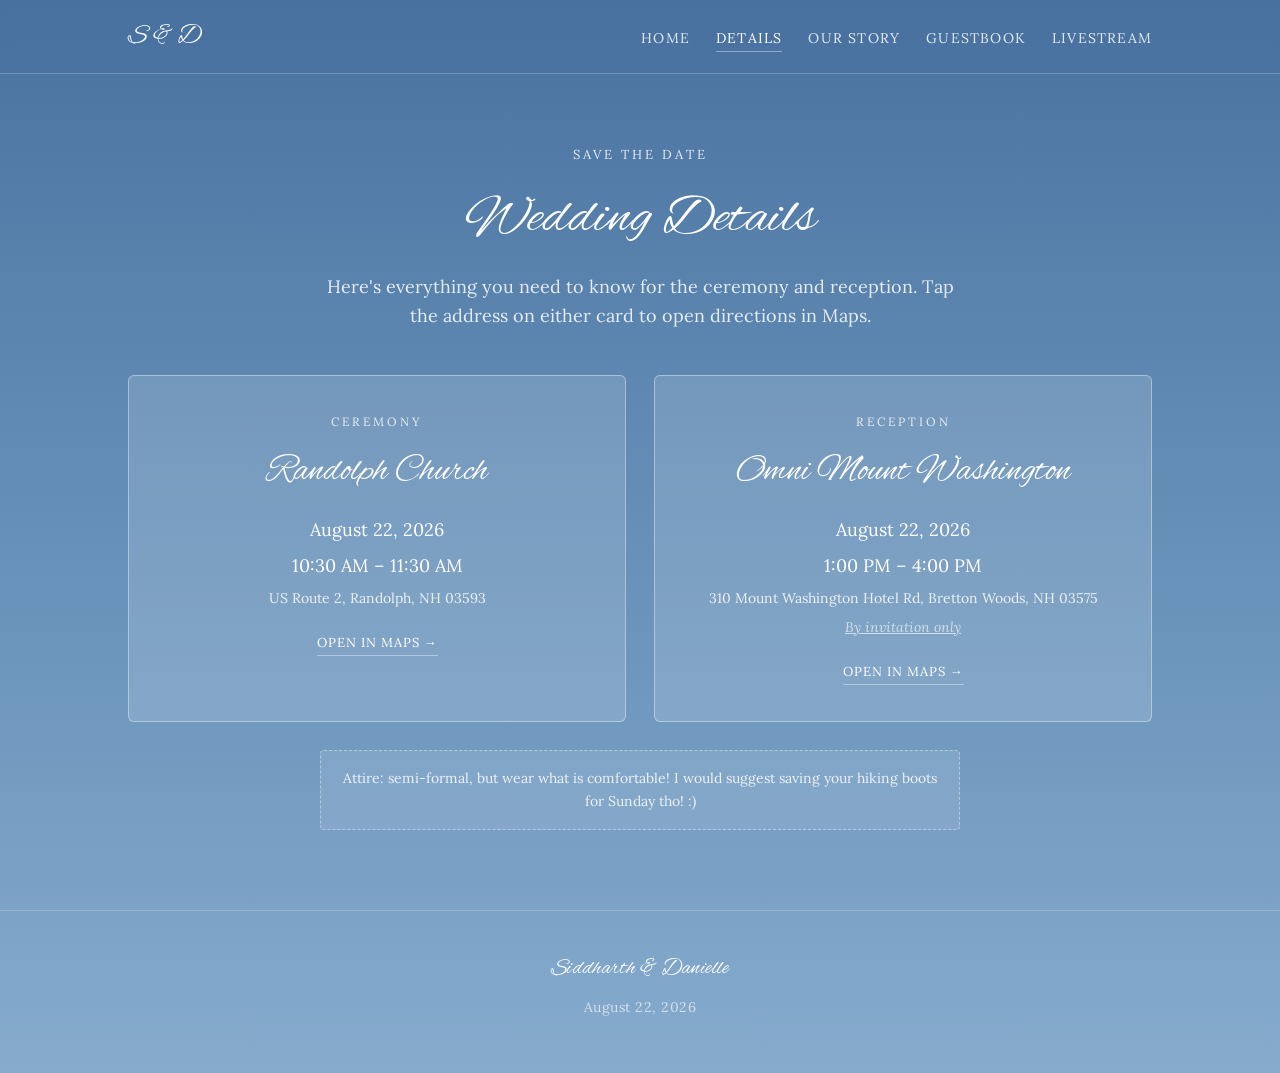
==== details.html @ 91a67a33 "Update details.html" ====
<!DOCTYPE html>
<html lang="en">
<head>
<meta charset="UTF-8">
<meta name="viewport" content="width=device-width, initial-scale=1.0">
<title>Wedding Details</title>
<link rel="stylesheet" href="assets/css/style.css?v=9">
</head>
<body>

<header class="site-header">
  <div class="nav-wrap">
    <a href="index.html" class="brand" data-couple-initials>S &amp; D</a>
    <button class="nav-toggle" aria-label="Toggle navigation">&#9776;</button>
    <ul class="nav-links">
      <li><a href="index.html">Home</a></li>
      <li><a href="details.html">Details</a></li>
      <li><a href="our-story.html">Our Story</a></li>
      <li><a href="guestbook.html">Guestbook</a></li>
      <li><a href="livestream.html">Livestream</a></li>
    </ul>
  </div>
</header>

<section class="section" style="padding-top:70px;">
  <div class="container">
    <div class="section-subtitle">Save the Date</div>
    <h1 class="section-title" style="text-align:center;">Wedding Details</h1>
    <p class="section-lead">
      Here's everything you need to know for the ceremony and reception.
      Tap the address on either card to open directions in Maps.
    </p>

    <div class="event-grid">
      <div class="event-card fade-in">
        <div class="event-kicker">Ceremony</div>
        <h3 class="event-title" data-ceremony-venue>Venue Name</h3>
        <p class="event-detail" data-ceremony-date>Date</p>
        <p class="event-detail" data-ceremony-time>Time</p>
        <p class="event-detail small" data-ceremony-address>Address</p>
        <a class="event-map-link" data-ceremony-maps href="#" target="_blank" rel="noopener">
          Open in Maps &#8594;
        </a>
      </div>

      <div class="event-card fade-in">
        <div class="event-kicker">Reception</div>
        <h3 class="event-title" data-reception-venue>Venue Name</h3>
        <p class="event-detail" data-reception-date>Date</p>
        <p class="event-detail" data-reception-time>Time</p>
        <p class="event-detail small" data-reception-address>Address</p>
        <p class="event-detail small" data-reception-note style="opacity:0.75; margin-top:6px; font-style:italic; text-decoration:underline;"></p>
        <a class="event-map-link" data-reception-maps href="#" target="_blank" rel="noopener">
          Open in Maps &#8594;
        </a>
      </div>
    </div>

    <div class="note-box" data-attire-note>
      <!-- Populated automatically from site-data.js (attireNote) -->
    </div>
  </div>
</section>

<footer class="site-footer">
  <div class="container">
    <div class="brand" data-couple-brand>Partner One &amp; Partner Two</div>
    <div><span data-wedding-date-footer>August 22, 2026</span></div>
  </div>
</footer>

<script src="assets/js/site-data.js?v=6"></script>
<script src="assets/js/main.js?v=8"></script>
</body>
</html>
---- assets/css/style.css ----
/* ============================================================
   Wedding Site — Hydrangea Blue Gradient Theme
   ------------------------------------------------------------
   Soft blue gradient background (deep to light, top to bottom),
   ivory/white text, script font (Alex Brush) for names and card
   titles, clean serif (Lora) for menu, subtext, and body copy.

   Other saved themes:
   - style-theme-forest-gold.css   (original dark green / gold)
   - style-theme-plain-build.css   (flat white/black/Roboto build mode)
   Swap this file's contents with either of those (or change the
   <link> in each HTML page) to switch themes.
   ============================================================ */

@import url('https://fonts.googleapis.com/css2?family=Alex+Brush&family=Lora:ital,wght@0,400;0,500;1,400&display=swap');

:root {
  --bg-top: #4A72A0;
  --bg-mid: #6690B8;
  --bg-bottom: #86ABCD;

  --ink: #FFFFFF;
  --ink-soft: rgba(255, 255, 255, 0.85);
  --ink-faint: rgba(255, 255, 255, 0.65);

  --line: rgba(255, 255, 255, 0.38);
  --line-soft: rgba(255, 255, 255, 0.22);
  --card-bg: rgba(255, 255, 255, 0.14);

  --btn-ink: #3D5F87;

  --font-script: 'Alex Brush', cursive;
  --font-serif: 'Lora', Georgia, serif;
  --font-body: 'Lora', Georgia, serif;

  --max-width: 1080px;
}

* { box-sizing: border-box; }

html { scroll-behavior: smooth; }

html {
  min-height: 100%;
}
body {
  margin: 0;
  min-height: 100vh;
  background: linear-gradient(to bottom, var(--bg-top) 0%, var(--bg-mid) 50%, var(--bg-bottom) 100%);
  background-repeat: no-repeat;
  background-size: 100% 100%;
  color: var(--ink);
  font-family: var(--font-body);
  font-size: 18px;
  line-height: 1.65;
  -webkit-font-smoothing: antialiased;
}

img { max-width: 100%; display: block; }

a { color: var(--ink); text-decoration: none; }
a:hover { color: var(--ink-soft); }

.container {
  max-width: var(--max-width);
  margin: 0 auto;
  padding: 0 28px;
}

/* ---------- Ornamental divider ---------- */
.divider {
  display: flex;
  align-items: center;
  justify-content: center;
  gap: 12px;
  margin: 26px auto;
  color: var(--ink-faint);
  width: 100%;
  max-width: 320px;
}
.divider::before,
.divider::after {
  content: "";
  flex: 1;
  height: 1px;
  background: linear-gradient(90deg, transparent, var(--line), transparent);
}
.divider .mark { font-size: 18px; color: var(--ink); line-height: 1; }

/* ---------- Navigation ---------- */
.site-header {
  position: sticky;
  top: 0;
  z-index: 100;
  background: rgba(74, 114, 160, 0.55);
  backdrop-filter: blur(6px);
  border-bottom: 1px solid var(--line-soft);
}

.nav-wrap {
  max-width: var(--max-width);
  margin: 0 auto;
  padding: 15px 28px;
  display: flex;
  align-items: center;
  justify-content: space-between;
}

.brand {
  font-family: var(--font-script);
  font-size: 26px;
  color: var(--ink);
  letter-spacing: 0.3px;
  white-space: nowrap;
}

.nav-links {
  display: flex;
  gap: 26px;
  list-style: none;
  margin: 0;
  padding: 0;
}

.nav-links a {
  font-family: var(--font-serif);
  font-size: 14px;
  letter-spacing: 1.2px;
  text-transform: uppercase;
  color: var(--ink-soft);
  padding-bottom: 4px;
  border-bottom: 1px solid transparent;
  transition: color 0.2s ease, border-color 0.2s ease;
}

.nav-links a:hover,
.nav-links a.active {
  color: var(--ink);
  border-color: var(--line);
}

.nav-toggle {
  display: none;
  background: transparent;
  border: 1px solid var(--line);
  color: var(--ink);
  font-size: 20px;
  width: 40px;
  height: 40px;
  border-radius: 3px;
  cursor: pointer;
}

@media (max-width: 780px) {
  .nav-toggle { display: block; }
  .nav-links {
    position: absolute;
    top: 100%;
    left: 0;
    right: 0;
    flex-direction: column;
    background: var(--bg-top);
    padding: 18px 28px 24px;
    gap: 16px;
    border-bottom: 1px solid var(--line-soft);
    display: none;
  }
  .nav-links.open { display: flex; }
}

/* ---------- Hero ---------- */
.hero {
  min-height: 56vh;
  display: flex;
  flex-direction: column;
  align-items: center;
  justify-content: center;
  text-align: center;
  padding: 60px 24px 40px;
  position: relative;
}

.hero-eyebrow {
  font-family: var(--font-serif);
  text-transform: uppercase;
  letter-spacing: 4px;
  font-size: 13px;
  color: var(--ink-soft);
  margin-bottom: 16px;
}

.hero-names {
  font-family: var(--font-script);
  font-weight: 400;
  font-size: clamp(44px, 8vw, 72px);
  line-height: 1.15;
  color: var(--ink);
  margin: 0 4px;
  white-space: nowrap;
}

.hero-ampersand {
  font-size: 0.7em;
  color: var(--ink-soft);
}

.hero-date {
  font-family: var(--font-serif);
  text-transform: uppercase;
  font-size: clamp(14px, 2vw, 16px);
  letter-spacing: 2px;
  color: var(--ink);
  margin-top: 18px;
}

.hero-cta {
  margin-top: 34px;
  display: flex;
  gap: 16px;
  flex-wrap: wrap;
  justify-content: center;
}

/* ---------- Buttons ---------- */
.btn {
  display: inline-block;
  font-family: var(--font-serif);
  font-size: 14px;
  letter-spacing: 1.5px;
  text-transform: uppercase;
  padding: 12px 28px;
  border: 1px solid var(--ink);
  border-radius: 2px;
  color: var(--ink);
  background: transparent;
  cursor: pointer;
  transition: all 0.2s ease;
}
.btn:hover {
  background: var(--ink);
  color: var(--btn-ink);
}
.btn-solid {
  background: var(--ink);
  color: var(--btn-ink);
  font-weight: 500;
}
.btn-solid:hover {
  background: rgba(255, 255, 255, 0.85);
  color: var(--btn-ink);
}

/* ---------- Sections ---------- */
.section {
  padding: 80px 0;
  border-top: 1px solid var(--line-soft);
}
.section:first-of-type { border-top: none; }

.section-title {
  font-family: var(--font-script);
  font-weight: 400;
  font-size: clamp(40px, 6vw, 56px);
  color: var(--ink);
  text-align: center;
  margin: 0 0 6px;
}

.section-subtitle {
  text-align: center;
  font-family: var(--font-serif);
  text-transform: uppercase;
  letter-spacing: 3px;
  font-size: 13px;
  color: var(--ink-soft);
  margin-bottom: 8px;
}

.section-lead {
  text-align: center;
  max-width: 640px;
  margin: 0 auto 36px;
  color: var(--ink-soft);
  font-size: 18px;
}

/* ---------- Cards (Ceremony / Reception) ---------- */
.event-grid {
  display: grid;
  grid-template-columns: repeat(2, 1fr);
  gap: 28px;
  margin-top: 44px;
}
@media (max-width: 760px) {
  .event-grid { grid-template-columns: 1fr; }
}

.event-card {
  background: var(--card-bg);
  border: 1px solid var(--line);
  border-radius: 6px;
  padding: 36px 30px;
  text-align: center;
  position: relative;
}
.event-kicker {
  font-family: var(--font-serif);
  text-transform: uppercase;
  letter-spacing: 3px;
  font-size: 12px;
  color: var(--ink-soft);
  margin-bottom: 10px;
}
.event-title {
  font-family: var(--font-script);
  font-weight: 400;
  font-size: 36px;
  color: var(--ink);
  margin: 0 0 14px;
}
.event-detail {
  font-family: var(--font-serif);
  font-size: 18px;
  color: var(--ink);
  margin: 6px 0;
}
.event-detail.small {
  font-size: 14px;
  color: var(--ink-soft);
}
.event-map-link {
  display: inline-flex;
  align-items: center;
  gap: 6px;
  margin-top: 16px;
  font-family: var(--font-serif);
  letter-spacing: 1px;
  text-transform: uppercase;
  font-size: 13px;
  color: var(--ink);
  border-bottom: 1px solid var(--line);
  padding-bottom: 2px;
}

/* ---------- Story timeline ---------- */
.timeline {
  max-width: 760px;
  margin: 46px auto 0;
  position: relative;
  padding-left: 32px;
  border-left: 1px solid var(--line);
}
.timeline-item {
  position: relative;
  padding-bottom: 42px;
}
.timeline-item:last-child { padding-bottom: 0; }
.timeline-item::before {
  content: "";
  position: absolute;
  left: -37px;
  top: 8px;
  width: 10px;
  height: 10px;
  background: var(--ink);
  border-radius: 50%;
}
.timeline-date {
  font-family: var(--font-serif);
  text-transform: uppercase;
  letter-spacing: 2px;
  font-size: 13px;
  color: var(--ink-soft);
  margin-bottom: 6px;
}
.timeline-heading {
  font-family: var(--font-script);
  font-weight: 400;
  font-size: 30px;
  color: var(--ink);
  margin: 0 0 8px;
}
.timeline-text { color: var(--ink-soft); font-size: 17px; white-space: pre-line; }

/* ---------- Photo gallery ---------- */
/* True masonry via CSS columns: each photo keeps its own natural aspect
   ratio (no cropping, no JS sizing), and items stack top-to-bottom within
   a column — this can never overlap, unlike a JS-driven CSS Grid span. */
.gallery-grid {
  column-count: 3;
  column-gap: 14px;
  margin-top: 36px;
}
@media (max-width: 760px) {
  .gallery-grid { column-count: 2; column-gap: 10px; }
}
.gallery-item {
  display: block;
  width: 100%;
  break-inside: avoid;
  -webkit-column-break-inside: avoid;
  margin: 0 0 14px;
  overflow: hidden;
  border-radius: 4px;
  border: 1px solid var(--line);
  cursor: pointer;
  background: var(--card-bg);
  position: relative;
  transition: transform 0.3s ease, box-shadow 0.3s ease, border-color 0.3s ease;
}

.gallery-item img {
  display: block;
  width: 100%;
  height: auto;
  transition: transform 0.45s ease;
}
.gallery-item:hover {
  transform: translateY(-4px);
  box-shadow: 0 14px 26px rgba(0, 0, 0, 0.25);
  border-color: var(--ink-soft);
}
.gallery-item:hover img { transform: scale(1.08); }
.gallery-placeholder {
  width: 100%;
  height: 100%;
  display: flex;
  align-items: center;
  justify-content: center;
  color: var(--ink-faint);
  font-family: var(--font-serif);
  font-size: 13px;
  text-align: center;
  padding: 16px;
}

.lightbox {
  position: fixed;
  inset: 0;
  background: rgba(30, 50, 75, 0.94);
  display: none;
  align-items: center;
  justify-content: center;
  z-index: 200;
  padding: 40px;
}
.lightbox.open { display: flex; }
.lightbox img {
  max-width: 90vw;
  max-height: 85vh;
  border: 1px solid var(--line);
  border-radius: 4px;
}
.lightbox-close {
  position: absolute;
  top: 22px;
  right: 30px;
  color: var(--ink);
  font-size: 32px;
  cursor: pointer;
  background: none;
  border: none;
}

/* ---------- Guestbook ---------- */
.guest-form {
  max-width: 560px;
  margin: 0 auto;
  display: flex;
  flex-direction: column;
  gap: 18px;
}
.field label {
  display: block;
  font-family: var(--font-serif);
  text-transform: uppercase;
  letter-spacing: 1.5px;
  font-size: 12px;
  color: var(--ink-soft);
  margin-bottom: 8px;
}
.field input,
.field textarea {
  width: 100%;
  box-sizing: border-box;
  background: rgba(255, 255, 255, 0.12);
  border: 1px solid var(--line);
  border-radius: 3px;
  padding: 12px 14px;
  color: var(--ink);
  font-family: var(--font-body);
  font-size: 16px;
}
.field input {
  height: 48px;
}
.field textarea {
  height: 384px;   /* 8x the name input's height (48px), per request */
  min-height: 384px;
  max-height: 384px;
  overflow-y: auto;
  resize: none;
}
.field input::placeholder,
.field textarea::placeholder { color: var(--ink-faint); }
.field input:focus,
.field textarea:focus {
  outline: none;
  border-color: var(--ink);
}
.form-status {
  text-align: center;
  font-family: var(--font-serif);
  color: var(--ink);
  min-height: 24px;
}

.guest-wall {
  max-width: 760px;
  margin: 56px auto 0;
  display: grid;
  gap: 18px;
}
.guest-note {
  background: var(--card-bg);
  border: 1px solid var(--line);
  border-left: 3px solid var(--ink);
  border-radius: 4px;
  padding: 20px 24px;
}
.guest-note-name {
  font-family: var(--font-script);
  font-size: 24px;
  color: var(--ink);
  margin-bottom: 4px;
}
.guest-note-date {
  font-size: 12px;
  color: var(--ink-faint);
  margin-bottom: 8px;
  font-family: var(--font-serif);
}
.guest-note-message {
  color: var(--ink);
  font-size: 17px;
  font-style: italic;
}
.wall-empty {
  text-align: center;
  color: var(--ink-faint);
  font-family: var(--font-serif);
  padding: 20px 0;
}

/* ---------- Livestream ---------- */
.countdown {
  display: flex;
  justify-content: center;
  gap: 24px;
  margin: 36px 0 10px;
  flex-wrap: wrap;
}
.countdown-unit { text-align: center; min-width: 78px; }
.countdown-number {
  font-family: var(--font-serif);
  font-weight: 500;
  font-size: 44px;
  color: var(--ink);
  line-height: 1;
}
.countdown-label {
  font-family: var(--font-serif);
  text-transform: uppercase;
  letter-spacing: 1.5px;
  font-size: 12px;
  color: var(--ink-soft);
  margin-top: 8px;
}

.video-frame {
  max-width: 860px;
  margin: 44px auto 0;
  border: 1px solid var(--line);
  border-radius: 6px;
  overflow: hidden;
  background: rgba(255, 255, 255, 0.08);
  aspect-ratio: 16 / 9;
  position: relative;
}
.video-frame iframe {
  width: 100%;
  height: 100%;
  border: 0;
}
.video-frame .video-placeholder {
  position: absolute;
  inset: 0;
  display: flex;
  align-items: center;
  justify-content: center;
  text-align: center;
  color: var(--ink-soft);
  font-family: var(--font-serif);
  padding: 30px;
}
.video-frame .fullscreen-btn {
  position: absolute;
  top: 10px;
  right: 10px;
  width: 38px;
  height: 38px;
  display: flex;
  align-items: center;
  justify-content: center;
  background: rgba(0, 0, 0, 0.45);
  border: 1px solid rgba(255, 255, 255, 0.5);
  border-radius: 4px;
  color: #fff;
  cursor: pointer;
  z-index: 2;
  transition: background 0.2s ease;
}
.video-frame .fullscreen-btn:hover { background: rgba(0, 0, 0, 0.65); }
.video-frame .fullscreen-btn svg { width: 18px; height: 18px; display: block; }
/* In fullscreen, keep the true 16:9 shape and center it in the screen
   (letterboxed on whichever side is wider) instead of stretching to
   fill the raw viewport — this keeps the embedded video centered even
   if the third-party embed itself doesn't fill its container. */
.video-frame:fullscreen {
  max-width: none;
  width: auto;
  height: 100vh;
  aspect-ratio: 16 / 9;
  margin: 0 auto;
  display: flex;
  align-items: center;
  justify-content: center;
  background: #000;
}
.video-frame:-webkit-full-screen {
  max-width: none;
  width: auto;
  height: 100vh;
  aspect-ratio: 16 / 9;
  margin: 0 auto;
  background: #000;
}
@media (max-aspect-ratio: 16/9) {
  .video-frame:fullscreen,
  .video-frame:-webkit-full-screen {
    height: auto;
    width: 100vw;
  }
}

/* ---------- Footer ---------- */
.site-footer {
  border-top: 1px solid var(--line-soft);
  padding: 40px 0 54px;
  text-align: center;
  color: var(--ink-faint);
  font-family: var(--font-serif);
  font-size: 14px;
  letter-spacing: 0.5px;
}
.site-footer .brand {
  font-size: 22px;
  margin-bottom: 8px;
  display: inline-block;
}

/* ---------- Utility ---------- */
.fade-in {
  opacity: 0;
  transform: translateY(14px);
  transition: opacity 0.7s ease, transform 0.7s ease;
}
.fade-in.visible {
  opacity: 1;
  transform: translateY(0);
}

.note-box {
  max-width: 640px;
  margin: 28px auto 0;
  background: rgba(255, 255, 255, 0.1);
  border: 1px dashed var(--line);
  border-radius: 4px;
  padding: 16px 20px;
  font-size: 14px;
  color: var(--ink-soft);
  text-align: center;
}
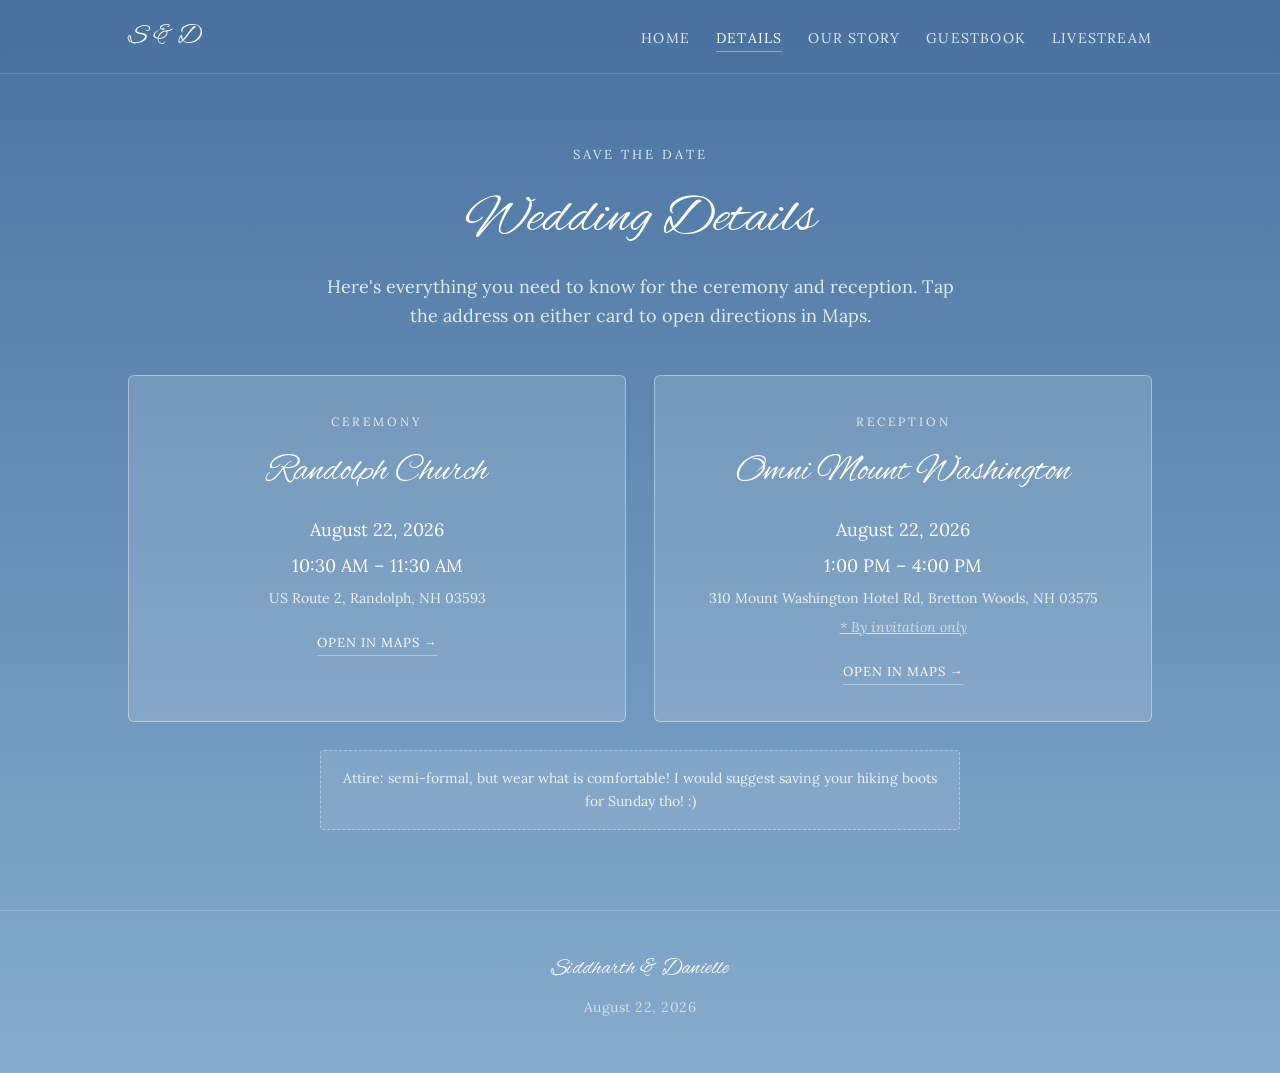
==== commit c45ab339: "Update details.html" ====
--- a/details.html
+++ b/details.html
@@ -4,7 +4,7 @@
 <meta charset="UTF-8">
 <meta name="viewport" content="width=device-width, initial-scale=1.0">
 <title>Wedding Details</title>
-<link rel="stylesheet" href="assets/css/style.css?v=9">
+<link rel="stylesheet" href="assets/css/style.css?v=10">
 </head>
 <body>
 
--- a/assets/css/style.css
+++ b/assets/css/style.css
@@ -622,22 +622,11 @@
 }
 .video-frame .fullscreen-btn:hover { background: rgba(0, 0, 0, 0.65); }
 .video-frame .fullscreen-btn svg { width: 18px; height: 18px; display: block; }
-/* In fullscreen, keep the true 16:9 shape and center it in the screen
-   (letterboxed on whichever side is wider) instead of stretching to
-   fill the raw viewport — this keeps the embedded video centered even
-   if the third-party embed itself doesn't fill its container. */
-.video-frame:fullscreen {
-  max-width: none;
-  width: auto;
-  height: 100vh;
-  aspect-ratio: 16 / 9;
-  margin: 0 auto;
-  display: flex;
-  align-items: center;
-  justify-content: center;
-  background: #000;
-}
-.video-frame:-webkit-full-screen {
+/* In fullscreen, the iframe itself (not the wrapping div) is the
+   fullscreen element — this lets the embed's own page see a genuine
+   viewport resize instead of us reloading it (which would restart
+   playback). Keep it letterboxed to the true 16:9 shape and centered. */
+.video-frame iframe:fullscreen {
   max-width: none;
   width: auto;
   height: 100vh;
@@ -645,9 +634,17 @@
   margin: 0 auto;
   background: #000;
 }
+.video-frame iframe:-webkit-full-screen {
+  max-width: none;
+  width: auto;
+  height: 100vh;
+  aspect-ratio: 16 / 9;
+  margin: 0 auto;
+  background: #000;
+}
 @media (max-aspect-ratio: 16/9) {
-  .video-frame:fullscreen,
-  .video-frame:-webkit-full-screen {
+  .video-frame iframe:fullscreen,
+  .video-frame iframe:-webkit-full-screen {
     height: auto;
     width: 100vw;
   }
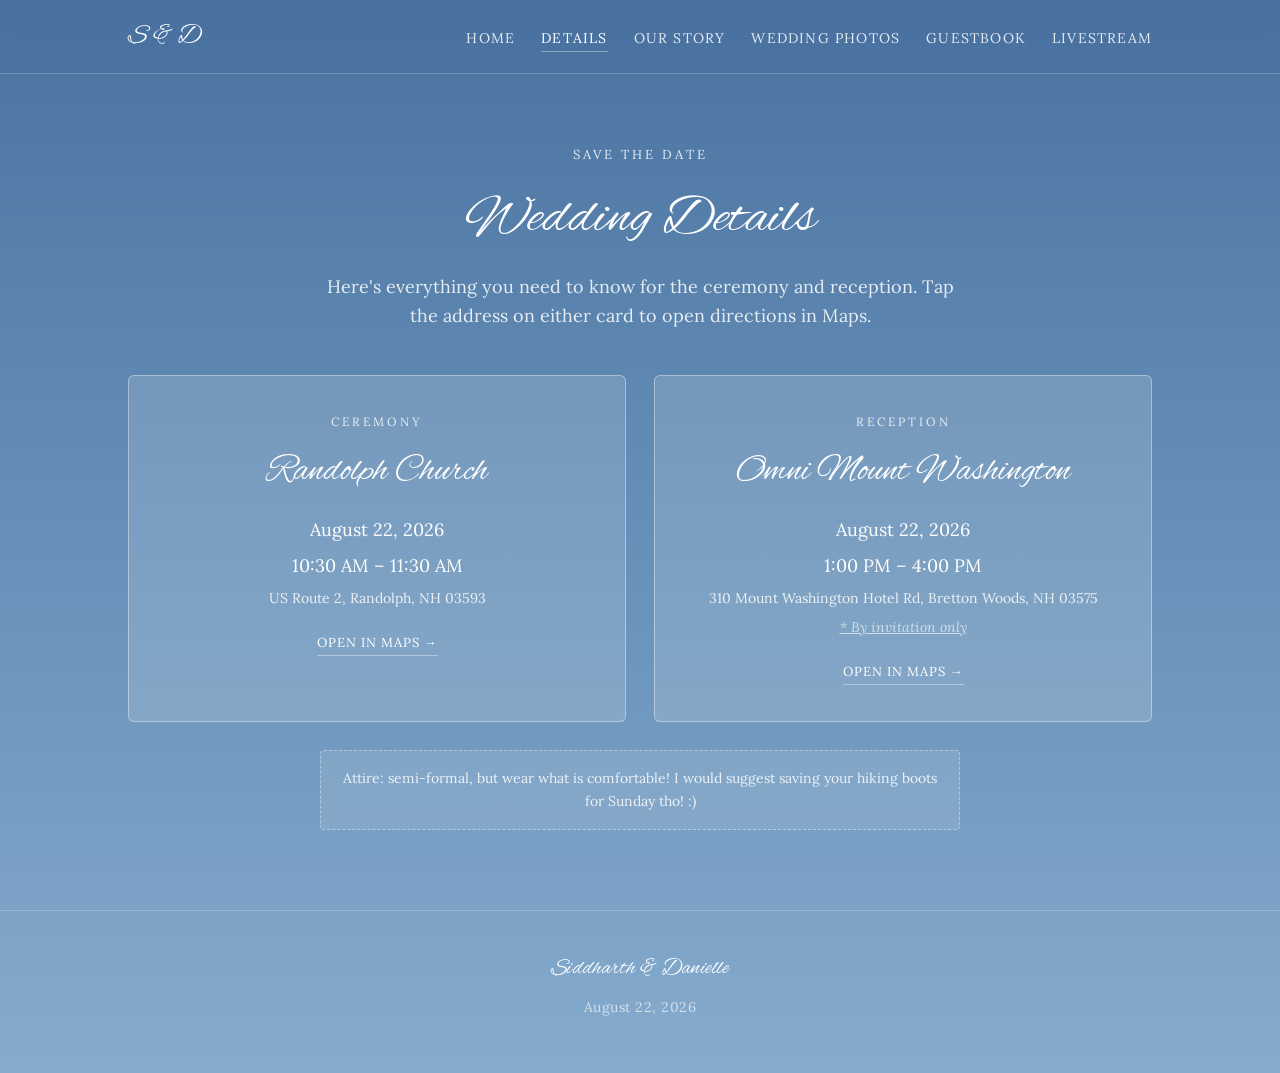
==== commit d0223806: "Update details.html" ====
--- a/details.html
+++ b/details.html
@@ -4,7 +4,7 @@
 <meta charset="UTF-8">
 <meta name="viewport" content="width=device-width, initial-scale=1.0">
 <title>Wedding Details</title>
-<link rel="stylesheet" href="assets/css/style.css?v=10">
+<link rel="stylesheet" href="assets/css/style.css?v=14">
 </head>
 <body>
 
@@ -16,6 +16,7 @@
       <li><a href="index.html">Home</a></li>
       <li><a href="details.html">Details</a></li>
       <li><a href="our-story.html">Our Story</a></li>
+      <li><a href="wedding-photos.html">Wedding Photos</a></li>
       <li><a href="guestbook.html">Guestbook</a></li>
       <li><a href="livestream.html">Livestream</a></li>
     </ul>
@@ -69,7 +70,7 @@
   </div>
 </footer>
 
-<script src="assets/js/site-data.js?v=6"></script>
-<script src="assets/js/main.js?v=8"></script>
+<script src="assets/js/site-data.js?v=7"></script>
+<script src="assets/js/main.js?v=9"></script>
 </body>
 </html>
--- a/assets/css/style.css
+++ b/assets/css/style.css
@@ -587,6 +587,63 @@
   aspect-ratio: 16 / 9;
   position: relative;
 }
+
+/* ---------- Livestream page: video + form on the left, running
+   guestbook messages as a tall sidebar on the right ---------- */
+.livestream-container {
+  max-width: 1280px;
+}
+.livestream-layout {
+  display: grid;
+  grid-template-columns: minmax(0, 1fr) 300px;
+  align-items: start;
+  gap: 28px;
+  margin-top: 36px;
+  text-align: left;
+}
+.livestream-video-col {
+  grid-column: 1;
+  min-width: 0;
+}
+.livestream-video-col .video-frame {
+  max-width: none;
+  width: 100%;
+  margin: 0;
+}
+.livestream-form-block {
+  margin-top: 40px;
+}
+.livestream-form-block .guest-form { margin-top: 16px; }
+.livestream-form-block .field textarea {
+  height: 192px;
+  min-height: 192px;
+  max-height: 192px;
+}
+.livestream-chat-col {
+  grid-column: 2;
+}
+.livestream-guest-wall {
+  max-height: 640px;
+  overflow-y: auto;
+  padding-right: 4px;
+  margin: 0;
+}
+.livestream-guest-wall .guest-note { padding: 14px 16px; }
+.livestream-guest-wall .guest-note-name { font-size: 17px; margin-bottom: 2px; }
+.livestream-guest-wall .guest-note-date { font-size: 11px; margin-bottom: 5px; }
+.livestream-guest-wall .guest-note-message { font-size: 13px; }
+@media (max-width: 900px) {
+  .livestream-layout {
+    grid-template-columns: 1fr;
+  }
+  .livestream-chat-col {
+    grid-column: 1;
+  }
+  .livestream-guest-wall {
+    max-height: none;
+    overflow-y: visible;
+  }
+}
 .video-frame iframe {
   width: 100%;
   height: 100%;
@@ -602,52 +659,6 @@
   color: var(--ink-soft);
   font-family: var(--font-serif);
   padding: 30px;
-}
-.video-frame .fullscreen-btn {
-  position: absolute;
-  top: 10px;
-  right: 10px;
-  width: 38px;
-  height: 38px;
-  display: flex;
-  align-items: center;
-  justify-content: center;
-  background: rgba(0, 0, 0, 0.45);
-  border: 1px solid rgba(255, 255, 255, 0.5);
-  border-radius: 4px;
-  color: #fff;
-  cursor: pointer;
-  z-index: 2;
-  transition: background 0.2s ease;
-}
-.video-frame .fullscreen-btn:hover { background: rgba(0, 0, 0, 0.65); }
-.video-frame .fullscreen-btn svg { width: 18px; height: 18px; display: block; }
-/* In fullscreen, the iframe itself (not the wrapping div) is the
-   fullscreen element — this lets the embed's own page see a genuine
-   viewport resize instead of us reloading it (which would restart
-   playback). Keep it letterboxed to the true 16:9 shape and centered. */
-.video-frame iframe:fullscreen {
-  max-width: none;
-  width: auto;
-  height: 100vh;
-  aspect-ratio: 16 / 9;
-  margin: 0 auto;
-  background: #000;
-}
-.video-frame iframe:-webkit-full-screen {
-  max-width: none;
-  width: auto;
-  height: 100vh;
-  aspect-ratio: 16 / 9;
-  margin: 0 auto;
-  background: #000;
-}
-@media (max-aspect-ratio: 16/9) {
-  .video-frame iframe:fullscreen,
-  .video-frame iframe:-webkit-full-screen {
-    height: auto;
-    width: 100vw;
-  }
 }
 
 /* ---------- Footer ---------- */
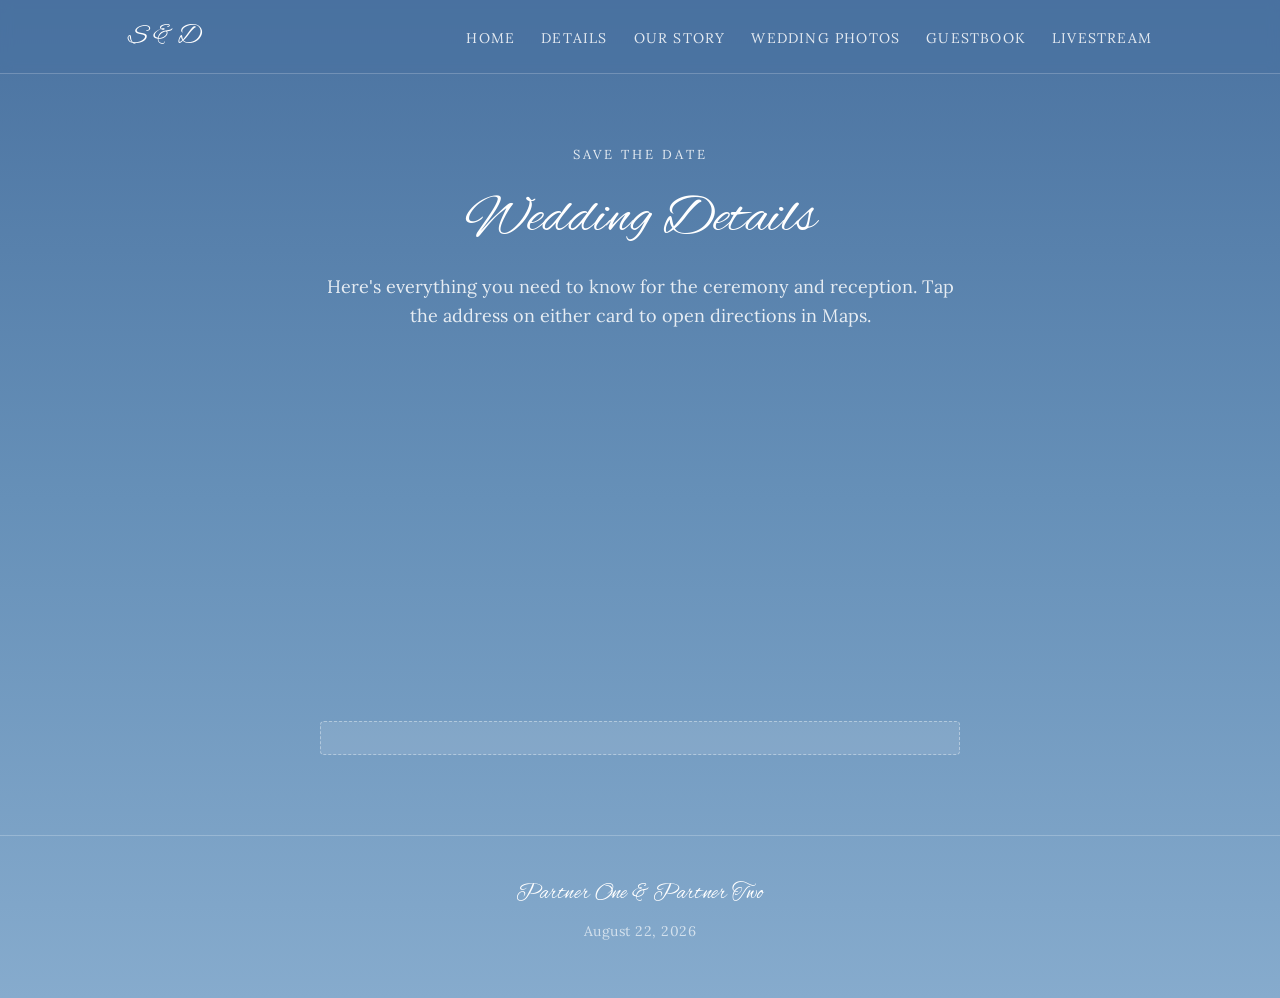
==== commit dc0c88ef: "Update details.html" ====
--- a/details.html
+++ b/details.html
@@ -70,7 +70,7 @@
   </div>
 </footer>
 
-<script src="assets/js/site-data.js?v=7"></script>
+<script src="assets/js/site-data.js?v=8"></script>
 <script src="assets/js/main.js?v=9"></script>
 </body>
 </html>
